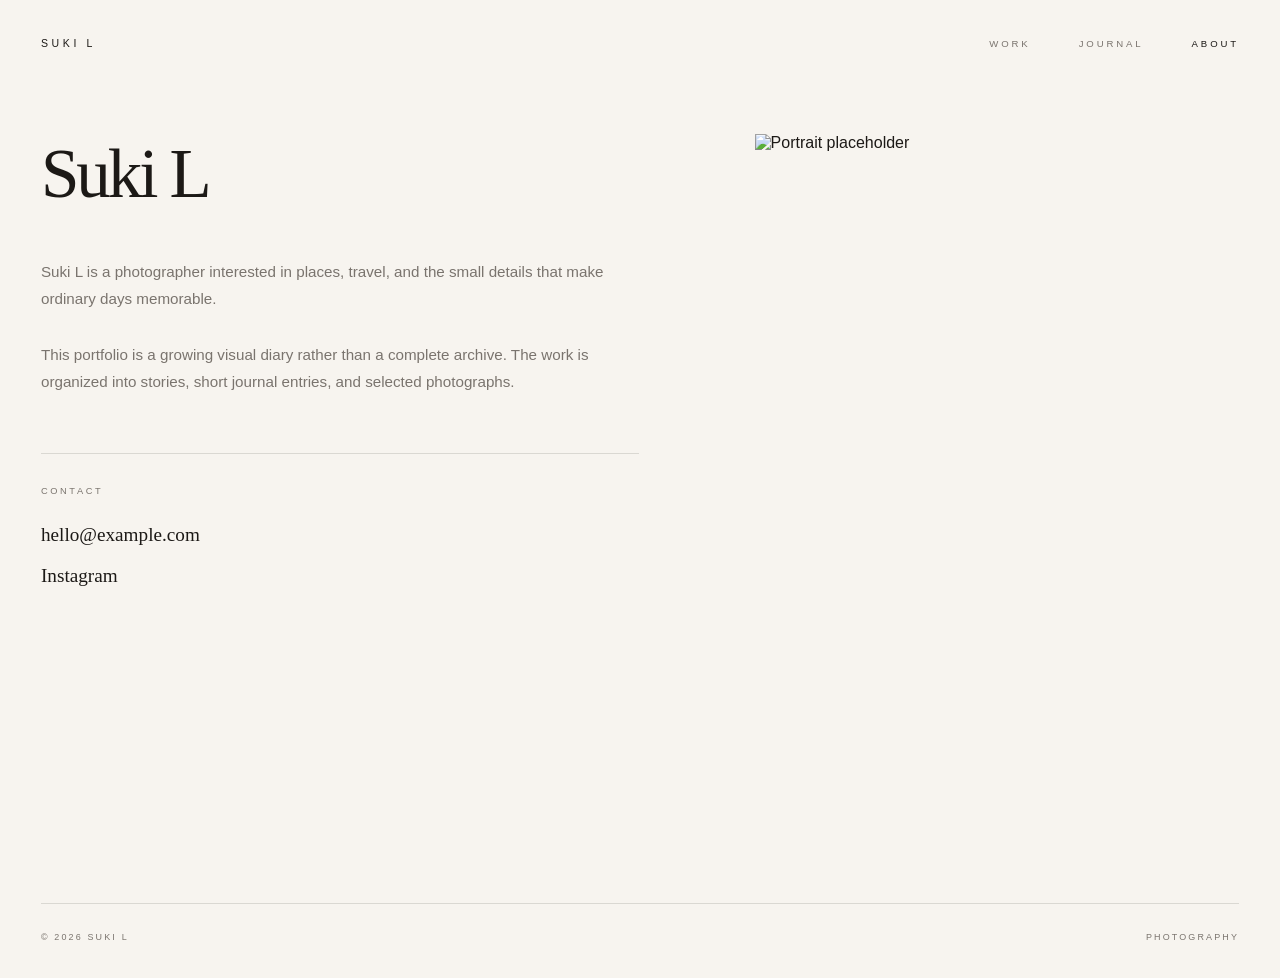
==== about.html @ 02572733 "Add files via upload" ====
<!doctype html>
<html lang="en">
<head><meta charset="utf-8"><meta name="viewport" content="width=device-width,initial-scale=1">
<title>About — Suki L</title>
<meta name="description" content="Suki L — photography portfolio, visual diary, and selected photo stories.">
<meta name="theme-color" content="#f7f4ef">
<meta property="og:type" content="website">
<meta property="og:title" content="About — Suki L">
<meta property="og:description" content="Suki L — photography portfolio, visual diary, and selected photo stories.">
<meta name="twitter:card" content="summary_large_image">
<link rel="icon" href="favicon.svg" type="image/svg+xml">
<link rel="stylesheet" href="styles.css"></head>
<body>
<div class="site-shell">

<header class="site-header">
  <a class="brand" href="index.html">Suki L</a>
  <nav class="nav">
    <a href="index.html#stories" >Work</a>
    <a href="journal.html" >Journal</a>
    <a href="about.html" aria-current="page">About</a>
  </nav>
</header>

<main class="about-layout">
  <section class="about-copy">
    <h1>Suki L</h1>
    <div class="about-body">
      <p>Suki L is a photographer interested in places, travel, and the small details that make ordinary days memorable.</p>
      <p>This portfolio is a growing visual diary rather than a complete archive. The work is organized into stories, short journal entries, and selected photographs.</p>
    </div>
    <div class="contact">
      <p class="contact-label">Contact</p>
      <a href="mailto:hello@example.com">hello@example.com</a>
      <a href="#">Instagram</a>
    </div>
  </section>
  <section><img class="about-photo" src="images/photo-02.jpg" alt="Portrait placeholder"></section>
</main>

<footer class="footer">
  <span>© 2026 Suki L</span>
  <span>Photography</span>
</footer>

</div>
</body></html>
---- styles.css ----
:root{
  --paper:#f7f4ef;
  --ink:#1c1916;
  --muted:#7a746e;
  --line:rgba(28,25,22,.13);
  --serif:Didot,"Bodoni 72","Bodoni MT","Times New Roman",serif;
  --sans:"Avenir Next",Avenir,"Helvetica Neue",Helvetica,Arial,sans-serif;
}
*{box-sizing:border-box}
html{scroll-behavior:smooth}
body{
  margin:0;
  background:var(--paper);
  color:var(--ink);
  font-family:var(--sans);
  -webkit-font-smoothing:antialiased;
}
body.no-scroll{overflow:hidden}
img{display:block;max-width:100%}
a{color:inherit;text-decoration:none}
button{font:inherit}

.site-shell{width:min(100%,1640px);margin:0 auto;padding:0 3.2vw}
.site-header{
  height:86px;display:flex;align-items:center;justify-content:space-between;
}
.brand{
  font-size:.66rem;font-weight:500;letter-spacing:.34em;text-transform:uppercase;
}
.nav{display:flex;gap:3rem}
.nav a{
  font-size:.60rem;font-weight:500;letter-spacing:.30em;text-transform:uppercase;color:var(--muted)
}
.nav a:hover,.nav a[aria-current="page"]{color:var(--ink)}

.hero{padding:10px 0 0}
.hero-image{
  width:100%;
  aspect-ratio:16/8;
  object-fit:cover;
  transition:opacity .25s ease;
}
.hero-meta{
  display:flex;justify-content:space-between;gap:2rem;align-items:center;
  border-top:1px solid var(--line);padding-top:21px;margin-top:19px;
}
.hero-title{font-family:var(--serif);font-style:italic;font-size:1.12rem}
.hero-place{
  font-size:.58rem;letter-spacing:.30em;text-transform:uppercase;color:var(--muted)
}

.intro{
  min-height:410px;width:82%;margin:0 auto;
  display:grid;grid-template-columns:1.25fr .75fr;gap:8vw;align-items:center;
}
.intro h1{
  margin:0;font-family:var(--serif);font-size:clamp(2.2rem,3.6vw,4.8rem);
  line-height:1.15;font-weight:400;letter-spacing:-.03em;
}
.intro-links{display:grid;gap:22px}
.intro-links a{
  font-size:.60rem;letter-spacing:.28em;text-transform:uppercase;color:var(--muted)
}

.section{padding:8rem 0}
.section-rule{border-top:1px solid var(--line);padding-top:22px}
.section-kicker{
  margin:0 0 36px;font-size:.58rem;letter-spacing:.30em;text-transform:uppercase;color:var(--muted)
}
.section h2{
  margin:0;font-family:var(--serif);font-size:clamp(2.6rem,4.8vw,5.4rem);
  font-weight:400;letter-spacing:-.045em;line-height:1;
}

/* Selected stories */
.stories{display:grid;gap:9rem;margin-top:6rem}
.story{
  display:grid;grid-template-columns:.35fr 1.15fr .8fr;gap:4vw;align-items:end;
}
.story:nth-child(even){grid-template-columns:.8fr 1.15fr .35fr}
.story:nth-child(even) .story-index{grid-column:3}
.story:nth-child(even) .story-media{grid-column:2;grid-row:1}
.story:nth-child(even) .story-copy{grid-column:1;grid-row:1}
.story-index{
  align-self:start;
  font-size:.58rem;letter-spacing:.28em;color:var(--muted)
}
.story-media img{width:100%;height:auto}
.story-copy .meta{
  margin:0 0 17px;font-size:.56rem;letter-spacing:.28em;text-transform:uppercase;color:var(--muted)
}
.story-copy h3{
  margin:0 0 18px;font-family:var(--serif);font-size:clamp(2rem,3vw,3.8rem);
  font-weight:400;letter-spacing:-.035em
}
.story-copy p{
  margin:0;color:var(--muted);line-height:1.72;font-size:.90rem;max-width:25rem
}

/* Journal */
.journal-grid{
  display:grid;grid-template-columns:repeat(3,1fr);gap:2vw;margin-top:6rem
}
.journal-card img{width:100%;aspect-ratio:4/5;object-fit:cover}
.journal-card:nth-child(2) img{aspect-ratio:1/1}
.journal-card:nth-child(3) img{aspect-ratio:3/4}
.journal-card h3{
  margin:18px 0 8px;font-family:var(--serif);font-size:1.55rem;font-weight:400
}
.journal-card p{
  margin:0;color:var(--muted);font-size:.58rem;letter-spacing:.22em;text-transform:uppercase
}

/* Archive */
.archive-list{margin-top:5rem;border-top:1px solid var(--line)}
.archive-row{
  display:grid;grid-template-columns:120px 1fr 1fr;gap:2rem;
  padding:20px 0;border-bottom:1px solid var(--line)
}
.archive-row span{
  font-size:.63rem;letter-spacing:.18em;text-transform:uppercase;color:var(--muted)
}
.archive-row .archive-title{
  font-family:var(--serif);font-size:1.15rem;letter-spacing:0;text-transform:none;color:var(--ink)
}

/* About page */
.about-layout{
  min-height:calc(100vh - 86px);padding:3rem 0 6rem;
  display:grid;grid-template-columns:1.05fr .85fr;gap:9vw;align-items:start
}
.about-copy h1{
  margin:0 0 44px;font-family:var(--serif);font-size:clamp(3.6rem,5.4vw,6.5rem);
  font-weight:400;letter-spacing:-.045em
}
.about-body{max-width:39rem;color:var(--muted);font-size:.95rem;line-height:1.8}
.about-body p{margin:0 0 28px}
.contact{
  margin-top:58px;padding-top:32px;border-top:1px solid var(--line)
}
.contact-label{
  margin:0 0 28px;font-size:.58rem;letter-spacing:.28em;text-transform:uppercase;color:var(--muted)
}
.contact a{
  display:block;width:max-content;margin:0 0 19px;font-family:var(--serif);font-size:1.2rem
}
.about-photo{width:100%;aspect-ratio:.72/1;object-fit:cover}

/* Story detail page */
.story-head{
  padding:6rem 0 5rem;display:grid;grid-template-columns:1fr 1fr;gap:7vw;align-items:end
}
.story-head h1{
  margin:0;font-family:var(--serif);font-size:clamp(3.2rem,6vw,7rem);
  font-weight:400;letter-spacing:-.05em;line-height:.95
}
.story-head .story-deck{
  color:var(--muted);line-height:1.75;max-width:32rem;font-size:.94rem
}
.photo-essay{
  display:grid;grid-template-columns:repeat(12,1fr);column-gap:2.2vw;row-gap:9rem;padding-bottom:10rem
}
.photo-essay figure{margin:0}
.photo-essay figure:nth-child(1){grid-column:1/span 12}
.photo-essay figure:nth-child(2){grid-column:8/span 4}
.photo-essay figure:nth-child(3){grid-column:1/span 6}
.photo-essay figure:nth-child(4){grid-column:4/span 7}
.photo-essay figure:nth-child(5){grid-column:1/span 4}
.photo-essay figcaption{
  margin-top:12px;font-size:.56rem;letter-spacing:.22em;text-transform:uppercase;color:var(--muted)
}
.pullquote{
  grid-column:3/span 7;
  font-family:var(--serif);font-size:clamp(2rem,3.4vw,4rem);line-height:1.22;
  letter-spacing:-.02em
}

.footer{
  border-top:1px solid var(--line);padding:28px 0 36px;
  display:flex;justify-content:space-between;gap:2rem;
  font-size:.56rem;letter-spacing:.24em;text-transform:uppercase;color:var(--muted)
}

/* Lightbox */
.lightbox{
  position:fixed;inset:0;z-index:100;background:rgba(8,8,8,.97);
  display:none;align-items:center;justify-content:center;padding:5vh 6vw;color:#fff
}
.lightbox.open{display:flex}
.lightbox img{max-width:88vw;max-height:84vh;object-fit:contain}
.lb-close,.lb-prev,.lb-next{
  position:absolute;border:0;background:transparent;color:#fff;cursor:pointer
}
.lb-close{top:18px;right:24px;font-size:1.8rem}
.lb-prev,.lb-next{top:50%;transform:translateY(-50%);font-size:1.7rem;padding:16px}
.lb-prev{left:12px}.lb-next{right:12px}
.lb-meta{
  position:absolute;left:4vw;bottom:22px;font-size:.56rem;letter-spacing:.22em;text-transform:uppercase;
  color:rgba(255,255,255,.7)
}

@media(max-width:950px){
  .intro{width:100%;grid-template-columns:1fr;gap:3rem;padding:6rem 0}
  .story,.story:nth-child(even){grid-template-columns:1fr;gap:2rem}
  .story:nth-child(even) .story-index,.story:nth-child(even) .story-media,.story:nth-child(even) .story-copy{
    grid-column:1;grid-row:auto
  }
  .journal-grid{grid-template-columns:1fr 1fr}
  .about-layout,.story-head{grid-template-columns:1fr;gap:3rem}
}
@media(max-width:680px){
  .site-shell{padding:0 20px}
  .site-header{height:74px}
  .nav{gap:12px}
  .nav a{font-size:.52rem;letter-spacing:.18em}
  .hero-image{aspect-ratio:4/3}
  .hero-meta{align-items:flex-start}
  .hero-place{text-align:right}
  .intro{padding:5rem 0}
  .section{padding:6rem 0}
  .stories{gap:6rem}
  .journal-grid{grid-template-columns:1fr;gap:4rem}
  .archive-row{grid-template-columns:75px 1fr}
  .archive-row span:last-child{grid-column:2}
  .photo-essay{display:block}
  .photo-essay figure,.pullquote{margin:0 0 5rem}
  .footer{flex-direction:column}
}
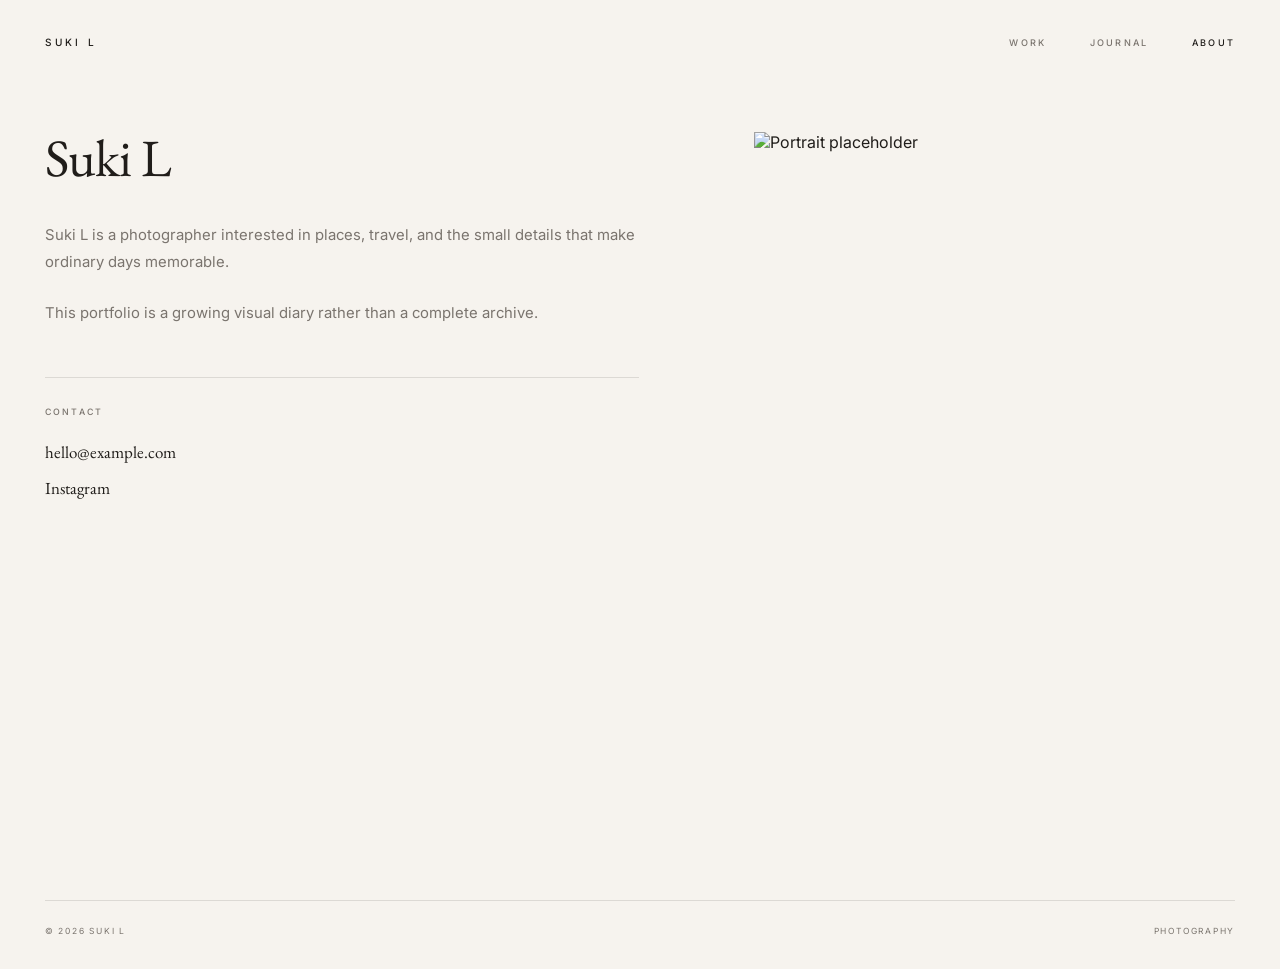
==== commit c39aac55: "Add files via upload" ====
--- a/about.html
+++ b/about.html
@@ -1,22 +1,17 @@
 <!doctype html>
 <html lang="en">
-<head><meta charset="utf-8"><meta name="viewport" content="width=device-width,initial-scale=1">
+<head>
+<meta charset="utf-8"><meta name="viewport" content="width=device-width,initial-scale=1">
 <title>About — Suki L</title>
-<meta name="description" content="Suki L — photography portfolio, visual diary, and selected photo stories.">
-<meta name="theme-color" content="#f7f4ef">
-<meta property="og:type" content="website">
-<meta property="og:title" content="About — Suki L">
-<meta property="og:description" content="Suki L — photography portfolio, visual diary, and selected photo stories.">
-<meta name="twitter:card" content="summary_large_image">
-<link rel="icon" href="favicon.svg" type="image/svg+xml">
-<link rel="stylesheet" href="styles.css"></head>
+<link rel="stylesheet" href="styles.css">
+</head>
 <body>
 <div class="site-shell">
 
 <header class="site-header">
   <a class="brand" href="index.html">Suki L</a>
   <nav class="nav">
-    <a href="index.html#stories" >Work</a>
+    <a href="work.html" >Work</a>
     <a href="journal.html" >Journal</a>
     <a href="about.html" aria-current="page">About</a>
   </nav>
@@ -27,15 +22,19 @@
     <h1>Suki L</h1>
     <div class="about-body">
       <p>Suki L is a photographer interested in places, travel, and the small details that make ordinary days memorable.</p>
-      <p>This portfolio is a growing visual diary rather than a complete archive. The work is organized into stories, short journal entries, and selected photographs.</p>
+      <p>This portfolio is a growing visual diary rather than a complete archive.</p>
     </div>
+
     <div class="contact">
       <p class="contact-label">Contact</p>
       <a href="mailto:hello@example.com">hello@example.com</a>
       <a href="#">Instagram</a>
     </div>
   </section>
-  <section><img class="about-photo" src="images/photo-02.jpg" alt="Portrait placeholder"></section>
+
+  <section>
+    <img class="about-photo" src="images/photo-02.jpg" alt="Portrait placeholder">
+  </section>
 </main>
 
 <footer class="footer">
@@ -44,4 +43,5 @@
 </footer>
 
 </div>
-</body></html>+</body>
+</html>
--- a/styles.css
+++ b/styles.css
@@ -1,12 +1,15 @@
+
+@import url("https://fonts.googleapis.com/css2?family=EB+Garamond:ital,wght@0,400;0,500;1,400&family=Inter:wght@400;500&display=swap");
 
 :root{
-  --paper:#f7f4ef;
-  --ink:#1c1916;
+  --paper:#f6f3ee;
+  --ink:#201d1a;
   --muted:#7a746e;
-  --line:rgba(28,25,22,.13);
-  --serif:Didot,"Bodoni 72","Bodoni MT","Times New Roman",serif;
-  --sans:"Avenir Next",Avenir,"Helvetica Neue",Helvetica,Arial,sans-serif;
-}
+  --line:rgba(32,29,26,.12);
+  --serif:"EB Garamond", Baskerville, "Iowan Old Style", Georgia, serif;
+  --sans:Inter, "Avenir Next", Avenir, "Helvetica Neue", Helvetica, Arial, sans-serif;
+}
+
 *{box-sizing:border-box}
 html{scroll-behavior:smooth}
 body{
@@ -21,209 +24,611 @@
 a{color:inherit;text-decoration:none}
 button{font:inherit}
 
-.site-shell{width:min(100%,1640px);margin:0 auto;padding:0 3.2vw}
+.site-shell{
+  width:min(100%,1580px);
+  margin:0 auto;
+  padding:0 3.5vw;
+}
+
+/* HEADER */
+
 .site-header{
-  height:86px;display:flex;align-items:center;justify-content:space-between;
-}
+  min-height:84px;
+  display:flex;
+  align-items:center;
+  justify-content:space-between;
+}
+
 .brand{
-  font-size:.66rem;font-weight:500;letter-spacing:.34em;text-transform:uppercase;
-}
-.nav{display:flex;gap:3rem}
+  font-size:.63rem;
+  font-weight:500;
+  letter-spacing:.32em;
+  text-transform:uppercase;
+}
+
+.nav{
+  display:flex;
+  gap:2.7rem;
+}
+
 .nav a{
-  font-size:.60rem;font-weight:500;letter-spacing:.30em;text-transform:uppercase;color:var(--muted)
-}
-.nav a:hover,.nav a[aria-current="page"]{color:var(--ink)}
-
-.hero{padding:10px 0 0}
+  font-size:.57rem;
+  font-weight:500;
+  letter-spacing:.25em;
+  text-transform:uppercase;
+  color:var(--muted);
+}
+
+.nav a:hover,
+.nav a[aria-current="page"]{
+  color:var(--ink);
+}
+
+/* SHARED TYPE */
+
+.kicker,
+.section-kicker,
+.page-kicker,
+.meta,
+.contact-label{
+  margin:0;
+  font-size:.55rem;
+  font-weight:500;
+  letter-spacing:.25em;
+  text-transform:uppercase;
+  color:var(--muted);
+}
+
+.page-title,
+.section-title,
+.story-title{
+  margin:0;
+  font-family:var(--serif);
+  font-weight:400;
+  letter-spacing:-.017em;
+}
+
+.page-title{
+  font-size:clamp(2.7rem,4.3vw,5rem);
+  line-height:1;
+}
+
+.section-title{
+  font-size:clamp(2.05rem,3vw,3.55rem);
+  line-height:1.06;
+}
+
+.body-copy{
+  color:var(--muted);
+  font-size:.93rem;
+  line-height:1.78;
+}
+
+/* HOME / INDEX */
+
+.hero{
+  padding-top:10px;
+}
+
 .hero-image{
   width:100%;
   aspect-ratio:16/8;
   object-fit:cover;
-  transition:opacity .25s ease;
-}
+}
+
 .hero-meta{
-  display:flex;justify-content:space-between;gap:2rem;align-items:center;
-  border-top:1px solid var(--line);padding-top:21px;margin-top:19px;
-}
-.hero-title{font-family:var(--serif);font-style:italic;font-size:1.12rem}
+  display:flex;
+  justify-content:space-between;
+  gap:2rem;
+  align-items:center;
+  margin-top:18px;
+  padding-top:18px;
+  border-top:1px solid var(--line);
+}
+
+.hero-title{
+  font-family:var(--serif);
+  font-style:italic;
+  font-size:1.03rem;
+  font-weight:400;
+}
+
 .hero-place{
-  font-size:.58rem;letter-spacing:.30em;text-transform:uppercase;color:var(--muted)
+  font-size:.54rem;
+  letter-spacing:.24em;
+  text-transform:uppercase;
+  color:var(--muted);
 }
 
 .intro{
-  min-height:410px;width:82%;margin:0 auto;
-  display:grid;grid-template-columns:1.25fr .75fr;gap:8vw;align-items:center;
-}
+  width:78%;
+  min-height:340px;
+  margin:0 auto;
+  display:grid;
+  grid-template-columns:1.35fr .65fr;
+  gap:8vw;
+  align-items:center;
+}
+
 .intro h1{
-  margin:0;font-family:var(--serif);font-size:clamp(2.2rem,3.6vw,4.8rem);
-  line-height:1.15;font-weight:400;letter-spacing:-.03em;
-}
-.intro-links{display:grid;gap:22px}
+  margin:0;
+  max-width:740px;
+  font-family:var(--serif);
+  font-size:clamp(2rem,2.9vw,3.45rem);
+  font-weight:400;
+  line-height:1.16;
+  letter-spacing:-.016em;
+}
+
+.intro-links{
+  display:grid;
+  gap:17px;
+}
+
 .intro-links a{
-  font-size:.60rem;letter-spacing:.28em;text-transform:uppercase;color:var(--muted)
-}
-
-.section{padding:8rem 0}
-.section-rule{border-top:1px solid var(--line);padding-top:22px}
+  font-size:.56rem;
+  letter-spacing:.24em;
+  text-transform:uppercase;
+  color:var(--muted);
+}
+
+.section{
+  padding:100px 0;
+}
+
+.section-rule{
+  border-top:1px solid var(--line);
+  padding-top:24px;
+}
+
 .section-kicker{
-  margin:0 0 36px;font-size:.58rem;letter-spacing:.30em;text-transform:uppercase;color:var(--muted)
-}
-.section h2{
-  margin:0;font-family:var(--serif);font-size:clamp(2.6rem,4.8vw,5.4rem);
-  font-weight:400;letter-spacing:-.045em;line-height:1;
-}
-
-/* Selected stories */
-.stories{display:grid;gap:9rem;margin-top:6rem}
+  margin-bottom:20px;
+}
+
+/* HOME STORIES */
+
+.stories{
+  display:grid;
+  gap:7rem;
+  margin-top:4.8rem;
+}
+
 .story{
-  display:grid;grid-template-columns:.35fr 1.15fr .8fr;gap:4vw;align-items:end;
-}
-.story:nth-child(even){grid-template-columns:.8fr 1.15fr .35fr}
+  display:grid;
+  grid-template-columns:.26fr 1.1fr .86fr;
+  gap:4vw;
+  align-items:end;
+}
+
+.story:nth-child(even){
+  grid-template-columns:.86fr 1.1fr .26fr;
+}
+
 .story:nth-child(even) .story-index{grid-column:3}
 .story:nth-child(even) .story-media{grid-column:2;grid-row:1}
 .story:nth-child(even) .story-copy{grid-column:1;grid-row:1}
+
 .story-index{
   align-self:start;
-  font-size:.58rem;letter-spacing:.28em;color:var(--muted)
-}
-.story-media img{width:100%;height:auto}
+  font-size:.54rem;
+  letter-spacing:.23em;
+  color:var(--muted);
+}
+
 .story-copy .meta{
-  margin:0 0 17px;font-size:.56rem;letter-spacing:.28em;text-transform:uppercase;color:var(--muted)
-}
+  margin-bottom:15px;
+}
+
 .story-copy h3{
-  margin:0 0 18px;font-family:var(--serif);font-size:clamp(2rem,3vw,3.8rem);
-  font-weight:400;letter-spacing:-.035em
-}
+  margin:0 0 15px;
+  font-family:var(--serif);
+  font-size:clamp(1.75rem,2.2vw,2.55rem);
+  font-weight:400;
+  line-height:1.06;
+  letter-spacing:-.01em;
+}
+
 .story-copy p{
-  margin:0;color:var(--muted);line-height:1.72;font-size:.90rem;max-width:25rem
-}
-
-/* Journal */
+  margin:0;
+  max-width:25rem;
+  color:var(--muted);
+  font-size:.88rem;
+  line-height:1.72;
+}
+
+/* WORK PAGE */
+
+.page-intro{
+  padding:72px 0 64px;
+  max-width:820px;
+}
+
+.page-kicker{
+  margin-bottom:20px;
+}
+
+.page-intro p:last-child{
+  max-width:34rem;
+  margin:24px 0 0;
+  color:var(--muted);
+  line-height:1.78;
+  font-size:.91rem;
+}
+
+.work-grid{
+  display:grid;
+  grid-template-columns:repeat(12,minmax(0,1fr));
+  column-gap:2.3vw;
+  row-gap:7rem;
+  padding-bottom:9rem;
+}
+
+.work-card{
+  margin:0;
+}
+
+.work-card:nth-child(4n+1){grid-column:1/span 7}
+.work-card:nth-child(4n+2){grid-column:9/span 4;margin-top:6rem}
+.work-card:nth-child(4n+3){grid-column:2/span 4}
+.work-card:nth-child(4n+4){grid-column:7/span 6;margin-top:3rem}
+
+.work-card img{
+  width:100%;
+  height:auto;
+}
+
+.work-card figcaption{
+  display:grid;
+  grid-template-columns:42px 1fr auto;
+  gap:10px;
+  margin-top:11px;
+  color:var(--muted);
+  font-size:.54rem;
+  letter-spacing:.18em;
+  text-transform:uppercase;
+}
+
+/* JOURNAL */
+
+.journal-intro{
+  padding:72px 0 64px;
+}
+
 .journal-grid{
-  display:grid;grid-template-columns:repeat(3,1fr);gap:2vw;margin-top:6rem
-}
-.journal-card img{width:100%;aspect-ratio:4/5;object-fit:cover}
+  display:grid;
+  grid-template-columns:repeat(3,1fr);
+  gap:2.3vw;
+  padding-bottom:9rem;
+}
+
+.journal-card img{
+  width:100%;
+  object-fit:cover;
+  aspect-ratio:4/5;
+}
+
 .journal-card:nth-child(2) img{aspect-ratio:1/1}
 .journal-card:nth-child(3) img{aspect-ratio:3/4}
+
 .journal-card h3{
-  margin:18px 0 8px;font-family:var(--serif);font-size:1.55rem;font-weight:400
-}
+  margin:15px 0 7px;
+  font-family:var(--serif);
+  font-size:1.3rem;
+  font-weight:400;
+  letter-spacing:-.006em;
+}
+
 .journal-card p{
-  margin:0;color:var(--muted);font-size:.58rem;letter-spacing:.22em;text-transform:uppercase
-}
-
-/* Archive */
-.archive-list{margin-top:5rem;border-top:1px solid var(--line)}
-.archive-row{
-  display:grid;grid-template-columns:120px 1fr 1fr;gap:2rem;
-  padding:20px 0;border-bottom:1px solid var(--line)
-}
-.archive-row span{
-  font-size:.63rem;letter-spacing:.18em;text-transform:uppercase;color:var(--muted)
-}
-.archive-row .archive-title{
-  font-family:var(--serif);font-size:1.15rem;letter-spacing:0;text-transform:none;color:var(--ink)
-}
-
-/* About page */
+  margin:0;
+  color:var(--muted);
+  font-size:.54rem;
+  letter-spacing:.18em;
+  text-transform:uppercase;
+}
+
+/* ABOUT */
+
 .about-layout{
-  min-height:calc(100vh - 86px);padding:3rem 0 6rem;
-  display:grid;grid-template-columns:1.05fr .85fr;gap:9vw;align-items:start
-}
+  min-height:calc(100vh - 84px);
+  padding:3rem 0 5rem;
+  display:grid;
+  grid-template-columns:1.05fr .85fr;
+  gap:9vw;
+  align-items:start;
+}
+
 .about-copy h1{
-  margin:0 0 44px;font-family:var(--serif);font-size:clamp(3.6rem,5.4vw,6.5rem);
-  font-weight:400;letter-spacing:-.045em
-}
-.about-body{max-width:39rem;color:var(--muted);font-size:.95rem;line-height:1.8}
-.about-body p{margin:0 0 28px}
+  margin:0 0 38px;
+  font-family:var(--serif);
+  font-size:clamp(2.8rem,4.1vw,4.7rem);
+  font-weight:400;
+  letter-spacing:-.018em;
+  line-height:1;
+}
+
+.about-body{
+  max-width:39rem;
+  color:var(--muted);
+  font-size:.93rem;
+  line-height:1.8;
+}
+
+.about-body p{
+  margin:0 0 24px;
+}
+
 .contact{
-  margin-top:58px;padding-top:32px;border-top:1px solid var(--line)
-}
+  margin-top:50px;
+  padding-top:28px;
+  border-top:1px solid var(--line);
+}
+
 .contact-label{
-  margin:0 0 28px;font-size:.58rem;letter-spacing:.28em;text-transform:uppercase;color:var(--muted)
-}
+  margin-bottom:24px;
+}
+
 .contact a{
-  display:block;width:max-content;margin:0 0 19px;font-family:var(--serif);font-size:1.2rem
-}
-.about-photo{width:100%;aspect-ratio:.72/1;object-fit:cover}
-
-/* Story detail page */
+  display:block;
+  width:max-content;
+  margin-bottom:14px;
+  font-family:var(--serif);
+  font-size:1.06rem;
+}
+
+.about-photo{
+  width:100%;
+  aspect-ratio:.72/1;
+  object-fit:cover;
+}
+
+/* STORY DETAIL */
+
 .story-head{
-  padding:6rem 0 5rem;display:grid;grid-template-columns:1fr 1fr;gap:7vw;align-items:end
-}
+  padding:5.2rem 0 4.3rem;
+  display:grid;
+  grid-template-columns:1fr 1fr;
+  gap:7vw;
+  align-items:end;
+}
+
 .story-head h1{
-  margin:0;font-family:var(--serif);font-size:clamp(3.2rem,6vw,7rem);
-  font-weight:400;letter-spacing:-.05em;line-height:.95
-}
+  margin:0;
+  font-family:var(--serif);
+  font-size:clamp(2.65rem,4.4vw,5rem);
+  font-weight:400;
+  letter-spacing:-.02em;
+  line-height:.98;
+}
+
 .story-head .story-deck{
-  color:var(--muted);line-height:1.75;max-width:32rem;font-size:.94rem
-}
+  max-width:31rem;
+  margin:0;
+  color:var(--muted);
+  font-size:.91rem;
+  line-height:1.78;
+}
+
 .photo-essay{
-  display:grid;grid-template-columns:repeat(12,1fr);column-gap:2.2vw;row-gap:9rem;padding-bottom:10rem
-}
+  display:grid;
+  grid-template-columns:repeat(12,1fr);
+  column-gap:2.2vw;
+  row-gap:7rem;
+  padding-bottom:9rem;
+}
+
 .photo-essay figure{margin:0}
 .photo-essay figure:nth-child(1){grid-column:1/span 12}
 .photo-essay figure:nth-child(2){grid-column:8/span 4}
 .photo-essay figure:nth-child(3){grid-column:1/span 6}
 .photo-essay figure:nth-child(4){grid-column:4/span 7}
 .photo-essay figure:nth-child(5){grid-column:1/span 4}
+
 .photo-essay figcaption{
-  margin-top:12px;font-size:.56rem;letter-spacing:.22em;text-transform:uppercase;color:var(--muted)
-}
+  margin-top:10px;
+  font-size:.53rem;
+  letter-spacing:.19em;
+  text-transform:uppercase;
+  color:var(--muted);
+}
+
 .pullquote{
   grid-column:3/span 7;
-  font-family:var(--serif);font-size:clamp(2rem,3.4vw,4rem);line-height:1.22;
-  letter-spacing:-.02em
-}
+  font-family:var(--serif);
+  font-size:clamp(1.75rem,2.65vw,2.9rem);
+  line-height:1.25;
+  letter-spacing:-.01em;
+}
+
+/* ARCHIVE */
+
+.archive-list{
+  margin-top:3.8rem;
+  border-top:1px solid var(--line);
+}
+
+.archive-row{
+  display:grid;
+  grid-template-columns:96px 1fr 1fr;
+  gap:2rem;
+  padding:17px 0;
+  border-bottom:1px solid var(--line);
+}
+
+.archive-row span{
+  font-size:.57rem;
+  letter-spacing:.15em;
+  text-transform:uppercase;
+  color:var(--muted);
+}
+
+.archive-row .archive-title{
+  font-family:var(--serif);
+  font-size:1.04rem;
+  letter-spacing:0;
+  text-transform:none;
+  color:var(--ink);
+}
+
+/* FOOTER */
 
 .footer{
-  border-top:1px solid var(--line);padding:28px 0 36px;
-  display:flex;justify-content:space-between;gap:2rem;
-  font-size:.56rem;letter-spacing:.24em;text-transform:uppercase;color:var(--muted)
-}
-
-/* Lightbox */
+  border-top:1px solid var(--line);
+  padding:25px 0 33px;
+  display:flex;
+  justify-content:space-between;
+  gap:2rem;
+  font-size:.53rem;
+  letter-spacing:.21em;
+  text-transform:uppercase;
+  color:var(--muted);
+}
+
+/* LIGHTBOX */
+
 .lightbox{
-  position:fixed;inset:0;z-index:100;background:rgba(8,8,8,.97);
-  display:none;align-items:center;justify-content:center;padding:5vh 6vw;color:#fff
-}
+  position:fixed;
+  inset:0;
+  z-index:100;
+  display:none;
+  align-items:center;
+  justify-content:center;
+  padding:5vh 6vw;
+  background:rgba(8,8,8,.97);
+  color:#fff;
+}
+
 .lightbox.open{display:flex}
-.lightbox img{max-width:88vw;max-height:84vh;object-fit:contain}
+
+.lightbox img{
+  max-width:88vw;
+  max-height:84vh;
+  object-fit:contain;
+}
+
 .lb-close,.lb-prev,.lb-next{
-  position:absolute;border:0;background:transparent;color:#fff;cursor:pointer
-}
-.lb-close{top:18px;right:24px;font-size:1.8rem}
-.lb-prev,.lb-next{top:50%;transform:translateY(-50%);font-size:1.7rem;padding:16px}
-.lb-prev{left:12px}.lb-next{right:12px}
+  position:absolute;
+  border:0;
+  background:transparent;
+  color:#fff;
+  cursor:pointer;
+}
+
+.lb-close{top:18px;right:24px;font-size:1.7rem}
+.lb-prev,.lb-next{top:50%;transform:translateY(-50%);padding:16px;font-size:1.5rem}
+.lb-prev{left:12px}
+.lb-next{right:12px}
+
 .lb-meta{
-  position:absolute;left:4vw;bottom:22px;font-size:.56rem;letter-spacing:.22em;text-transform:uppercase;
-  color:rgba(255,255,255,.7)
-}
+  position:absolute;
+  left:4vw;
+  bottom:22px;
+  font-size:.53rem;
+  letter-spacing:.19em;
+  text-transform:uppercase;
+  color:rgba(255,255,255,.68);
+}
+
+/* MOBILE */
 
 @media(max-width:950px){
-  .intro{width:100%;grid-template-columns:1fr;gap:3rem;padding:6rem 0}
-  .story,.story:nth-child(even){grid-template-columns:1fr;gap:2rem}
-  .story:nth-child(even) .story-index,.story:nth-child(even) .story-media,.story:nth-child(even) .story-copy{
-    grid-column:1;grid-row:auto
-  }
-  .journal-grid{grid-template-columns:1fr 1fr}
-  .about-layout,.story-head{grid-template-columns:1fr;gap:3rem}
-}
+  .intro{
+    width:100%;
+    grid-template-columns:1fr;
+    gap:2.5rem;
+    padding:5.2rem 0;
+  }
+
+  .story,.story:nth-child(even){
+    grid-template-columns:1fr;
+    gap:1.7rem;
+  }
+
+  .story:nth-child(even) .story-index,
+  .story:nth-child(even) .story-media,
+  .story:nth-child(even) .story-copy{
+    grid-column:1;
+    grid-row:auto;
+  }
+
+  .journal-grid{
+    grid-template-columns:1fr 1fr;
+  }
+
+  .about-layout,
+  .story-head{
+    grid-template-columns:1fr;
+    gap:2.7rem;
+  }
+}
+
 @media(max-width:680px){
   .site-shell{padding:0 20px}
-  .site-header{height:74px}
+  .site-header{min-height:74px}
   .nav{gap:12px}
-  .nav a{font-size:.52rem;letter-spacing:.18em}
+  .nav a{
+    font-size:.49rem;
+    letter-spacing:.15em;
+  }
+
   .hero-image{aspect-ratio:4/3}
   .hero-meta{align-items:flex-start}
   .hero-place{text-align:right}
-  .intro{padding:5rem 0}
-  .section{padding:6rem 0}
-  .stories{gap:6rem}
-  .journal-grid{grid-template-columns:1fr;gap:4rem}
-  .archive-row{grid-template-columns:75px 1fr}
-  .archive-row span:last-child{grid-column:2}
-  .photo-essay{display:block}
-  .photo-essay figure,.pullquote{margin:0 0 5rem}
-  .footer{flex-direction:column}
-}
+
+  .intro{
+    padding:4.3rem 0;
+  }
+
+  .intro h1{
+    font-size:2rem;
+  }
+
+  .section{
+    padding:5.2rem 0;
+  }
+
+  .stories{
+    gap:5rem;
+  }
+
+  .work-grid{
+    display:block;
+  }
+
+  .work-card{
+    margin:0 0 4.2rem!important;
+  }
+
+  .work-card figcaption{
+    grid-template-columns:34px 1fr;
+  }
+
+  .work-card figcaption span:last-child{
+    grid-column:2;
+  }
+
+  .journal-grid{
+    grid-template-columns:1fr;
+    gap:3.4rem;
+  }
+
+  .archive-row{
+    grid-template-columns:68px 1fr;
+  }
+
+  .archive-row span:last-child{
+    grid-column:2;
+  }
+
+  .photo-essay{
+    display:block;
+  }
+
+  .photo-essay figure,
+  .pullquote{
+    margin:0 0 4.2rem;
+  }
+
+  .footer{
+    flex-direction:column;
+  }
+}
